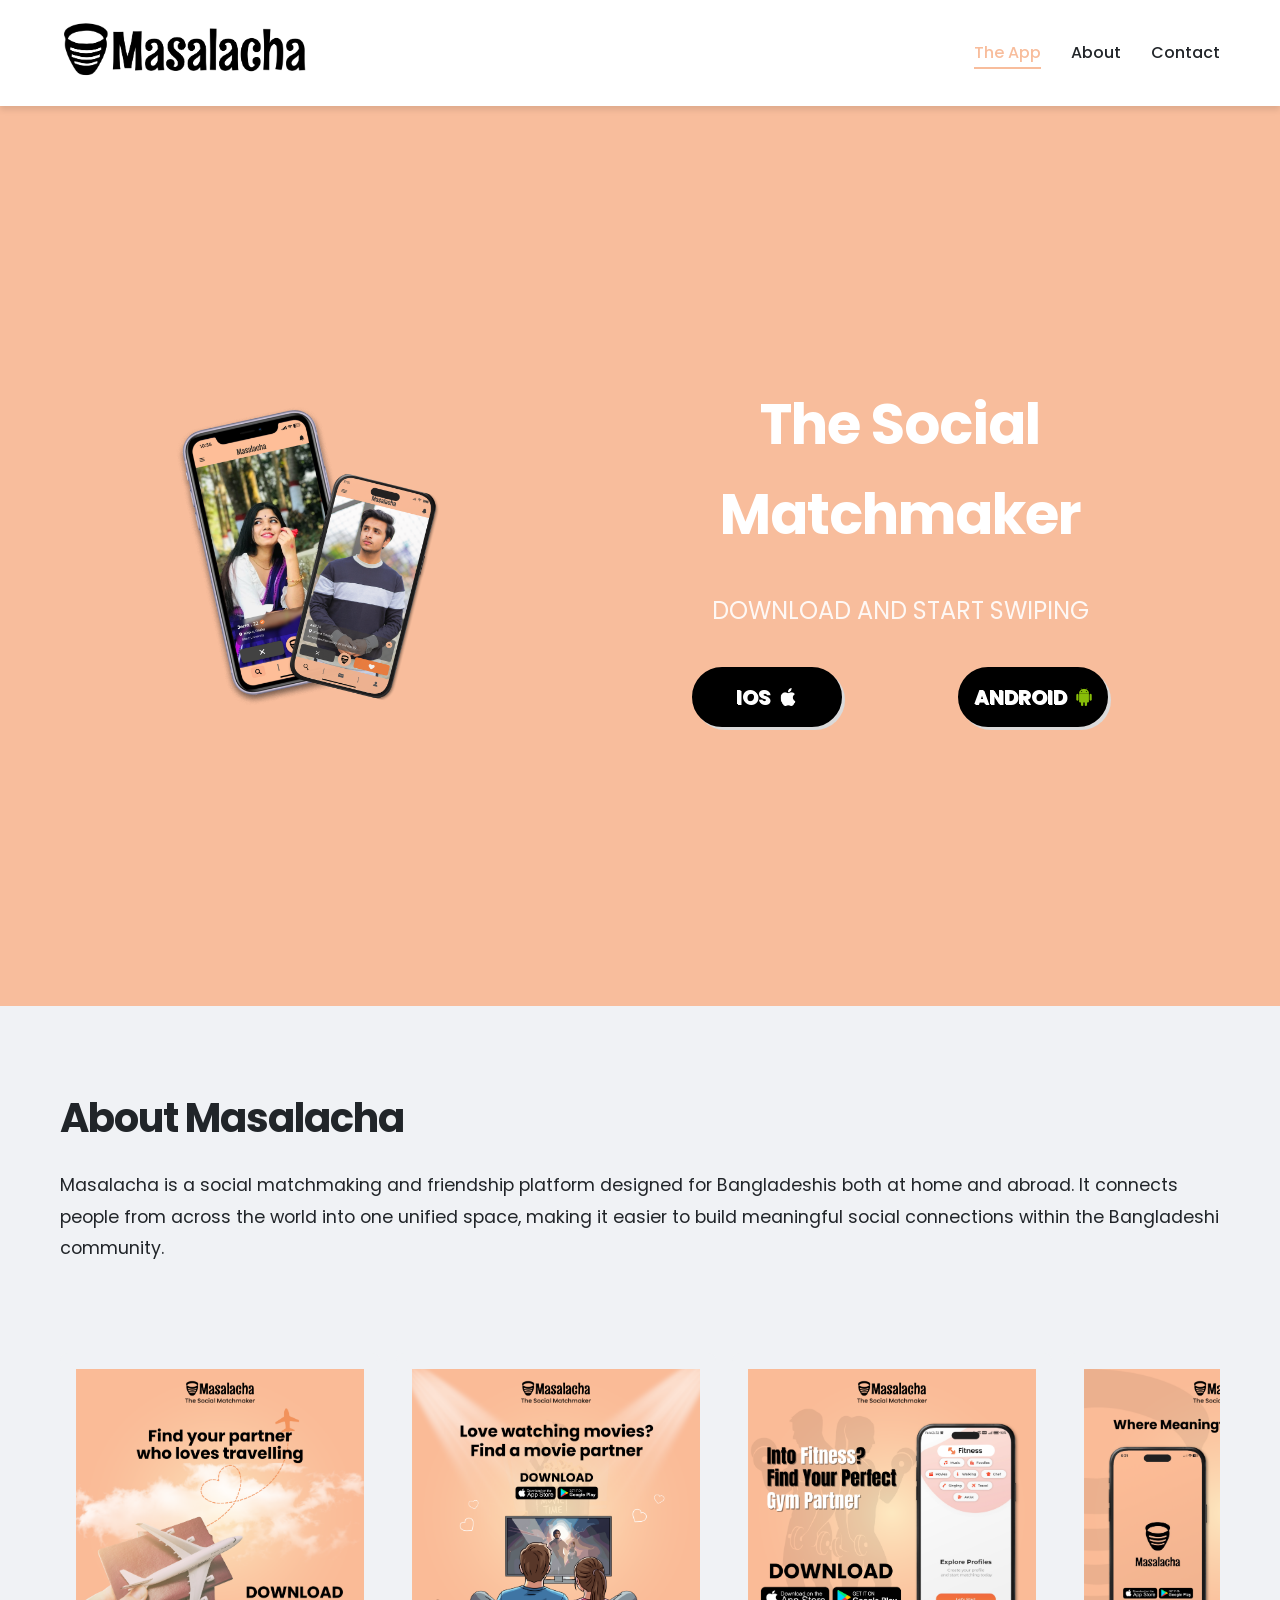
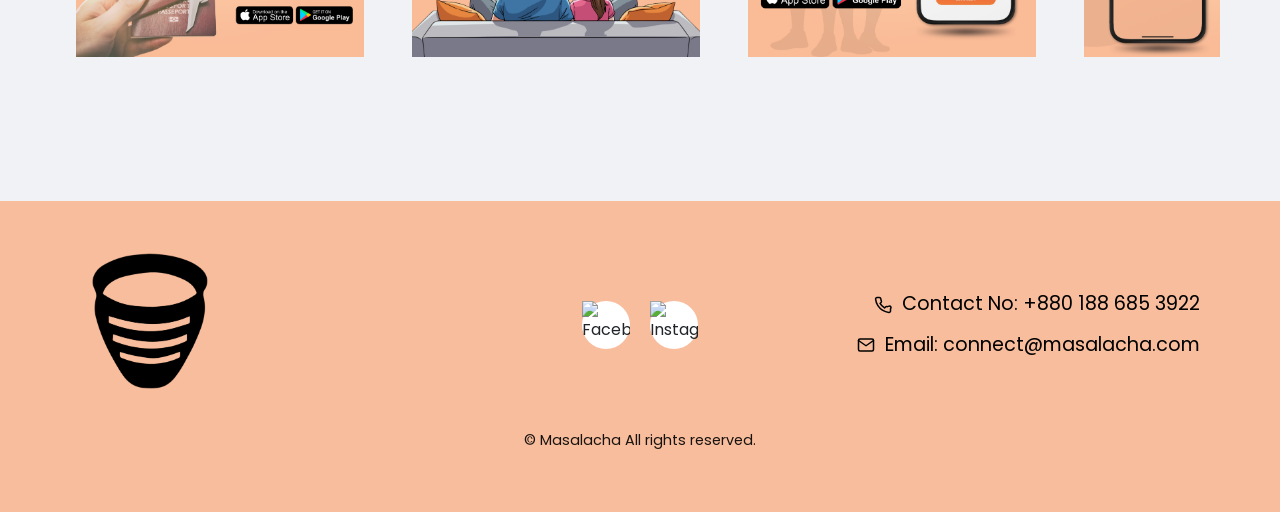
==== matchmakingappv1.0/masalacha-current-iteration.html @ b21c14ac "Initial commit: Masalacha matchmaking app with responsive design and interactive features" ====
<!DOCTYPE html>
<html lang="en">
<head>
    <meta charset="UTF-8">
    <meta name="viewport" content="width=device-width, initial-scale=1.0">
    <link rel="preconnect" href="https://fonts.googleapis.com">
    <link rel="preconnect" href="https://fonts.gstatic.com" crossorigin>
    <link href="https://fonts.googleapis.com/css2?family=Poppins:ital,wght@0,100;0,200;0,300;0,400;0,500;0,600;0,700;0,800;0,900;1,100;1,200;1,300;1,400;1,500;1,600;1,700;1,800;1,900&display=swap" rel="stylesheet">
    <link rel="icon" type="image/png" href="ICON-logo-transparent-background.png">
    <link rel="stylesheet" href="styles.css">
    
    <!-- SEO Meta Tags -->
    <title>Masalacha - The Social Matchmaker App for Bangladeshis</title>
    <meta name="description" content="Masalacha is a social matchmaking and friendship platform designed for Bangladeshis worldwide. Connect, make friends, and build meaningful relationships. Download now!">
    
    <!-- Open Graph Tags for Social Media Sharing -->
    <meta property="og:title" content="Masalacha - The Social Matchmaker">
    <meta property="og:description" content="Connect with Bangladeshis worldwide on Masalacha - your social matchmaking and friendship platform. Download now!">
    <meta property="og:image" content="https://masalacha.com/ICON-logo-transparent-background.png">
    <meta property="og:url" content="https://masalacha.com">
    <meta property="og:type" content="website">
    
    <!-- Twitter Card Tags -->
    <meta name="twitter:card" content="summary_large_image">
    <meta name="twitter:title" content="Masalacha - The Social Matchmaker">
    <meta name="twitter:description" content="Connect with Bangladeshis worldwide. Download Masalacha now!">
    <meta name="twitter:image" content="https://masalacha.com/ICON-logo-transparent-background.png">

</head>
<body>
    
    <header>
        <div class="container">
            <nav>
                <div class="logo">
                    <a href="#home">
                        <img src="Masalacha-logo-with-transparent-background.png" alt="Masalacha">
                    </a>
                </div>
                <!-- <div class="logo">Masalacha</div> -->
                <button class="hamburger" id="hamburger">☰</button>
                <ul class="nav-links" id="nav-links">
                    <li><a href="#home" class="active">The App</a></li>
                    <li><a href="#about">About</a></li>
                    <!-- <li><a href="#projects">Service</a></li> -->
                    <li><a href="#contact">Contact</a></li>
                    <!-- <li><a href="#learn-more">Learn more</a></li> -->
                    <!-- <button class="btn-primary" style="margin-left: 20px; margin-top: -5px;">Get Started</button> -->
                </ul>
            </nav>
        </div>
    </header>

    <section class="hero" id="home" >
        <div class="container" >
            <div class="hero-content">
                <!-- All elements as direct children for proper mobile ordering -->
                <div class="hero-title">
                    <h1>The Social Matchmaker</h1>
                </div>

                <div class="hero-image">
                    <img src="Content/Hero-2.png" alt="img">
                </div>

                <div class="hero-subtitle">
                    <p>DOWNLOAD AND START SWIPING</p>
                </div>

                <div class="hero-buttons-container">
                    <div class="hero-buttons">

                        <!-- <div class="app-download" >
                        <h2>Download For Android</h2>
                        <a href=""><img class="app" src="android-logo.png" id="android" alt=""></a>
                        </div>

                        <div class="app-download" >
                        <h2>Download For Apple</h2>
                        <a href=""><img class="app" src="apple-logo.png"  alt=""></a>
                        </div> -->

                        <!-- <button class="app-download" ><a href=""><h2>Download For Apple</h2><img class="app" src="apple-logo.png"  alt=""></a></button> -->

                        <a class="app-download"  href="https://apps.apple.com/us/app/masalacha/id6503703463"><h5>IOS</h5><img class="app" src="apple-logo.png" id="apple" alt="apple-logo"></a>

                        <a class="app-download"  href="https://play.google.com/store/apps/details?id=com.fouraxiz.masalacha"><h5>ANDROID</h5><img class="app" src="android-logo.png" id="android" alt="android-logo"></a>
                    </div>

                </div>
                    
                    

                    

                    

                    <!-- <p style="width: 100px;"><img src="android-logo.png" class="imglogo" alt=""></p> -->
                    
                    <!-- <a href="#App" class="btn">View App</a> -->
                    <!-- <a href="#learn-more" class="btn btn-outline">Learn More</a> -->
                </div>
            </div>
        </div>
    </section>

    <section id="about">
        <div class="container">
            <div class="about-content">
                <div class="about-text">
                    <h2>About Masalacha</h2>
                    <p>Masalacha is a social matchmaking and friendship platform designed for Bangladeshis
                        both at home and abroad. It connects people from across the world into one unified
                        space, making it easier to build meaningful social connections within the Bangladeshi
                        community.</p>
                    
                </div>
                <div class="carousel">
                    <img class="img-card" src="Content/111.png" alt="JavaScript Learning">
                    <img class="img-card" src="Content/222.png" alt="JavaScript Learning">
                    <img class="img-card" src="Content/333.png" alt="JavaScript Learning">
                    <img class="img-card" src="Content/444.png" alt="JavaScript Learning">
                    <img class="img-card" src="Content/555.png" alt="JavaScript Learning">
                    <img class="img-card" src="Content/666.png" alt="JavaScript Learning">
                    <img class="img-card" src="Content/777.png" alt="JavaScript Learning">
                    <img class="img-card" src="Content/888.png" alt="JavaScript Learning">
                </div>
                
            </div>
        </div>
    </section>

    <footer id="contact">
        <div class="container">
            <div class="footer-row-1">
                <div class="footer-logo">
                    <a href="#home">
                        <img src="ICON-logo-transparent-background.png" alt="Masalacha">
                    </a>
                </div>
                
                <div class="footer-social">
                    <a href="https://www.facebook.com/profile.php?id=61576568263105" aria-label="Facebook" target="_blank" rel="noopener noreferrer">
                        <img src="https://upload.wikimedia.org/wikipedia/commons/5/51/Facebook_f_logo_%282019%29.svg" alt="Facebook">
                    </a>
                    <a href="https://www.instagram.com/masalacha.app?igsh=YWd6M2h0YWVsZ2pt" aria-label="Instagram" target="_blank" rel="noopener noreferrer">
                        <img src="https://upload.wikimedia.org/wikipedia/commons/e/e7/Instagram_logo_2016.svg" alt="Instagram">
                    </a>
                </div>
                
                <div class="footer-contact">
                    <p class="contact-item">
                        <svg xmlns="http://www.w3.org/2000/svg" width="18" height="18" viewBox="0 0 24 24" fill="none" stroke="currentColor" stroke-width="2" stroke-linecap="round" stroke-linejoin="round">
                            <path d="M22 16.92v3a2 2 0 0 1-2.18 2 19.79 19.79 0 0 1-8.63-3.07 19.5 19.5 0 0 1-6-6 19.79 19.79 0 0 1-3.07-8.67A2 2 0 0 1 4.11 2h3a2 2 0 0 1 2 1.72 12.84 12.84 0 0 0 .7 2.81 2 2 0 0 1-.45 2.11L8.09 9.91a16 16 0 0 0 6 6l1.27-1.27a2 2 0 0 1 2.11-.45 12.84 12.84 0 0 0 2.81-.7A2 2 0 0 1 22 16.92z"></path>
                        </svg>
                        Contact No: +880 188 685 3922
                    </p>
                    <p class="contact-item">
                        <svg xmlns="http://www.w3.org/2000/svg" width="18" height="18" viewBox="0 0 24 24" fill="none" stroke="currentColor" stroke-width="2" stroke-linecap="round" stroke-linejoin="round">
                            <path d="M4 4h16c1.1 0 2 .9 2 2v12c0 1.1-.9 2-2 2H4c-1.1 0-2-.9-2-2V6c0-1.1.9-2 2-2z"></path>
                            <polyline points="22,6 12,13 2,6"></polyline>
                        </svg>
                        Email: connect@masalacha.com
                    </p>
                </div>
            </div>
            
            <div class="footer-row-2">
                <p class="footer-copyright">&copy; Masalacha All rights reserved.</p>
            </div>
        </div>
    </footer>
    
    <script src="script.js">

    </script>
    
</body>
</html>
---- matchmakingappv1.0/styles.css ----
*{
    margin: 0;
    padding: 0;
    box-sizing: border-box;
    font-family: 'poppins', 'Segoe UI', Tahoma, Geneva, Verdana, sans-serif;
}

:root {
    --primary-color: #F8BD9C;
    --dark-color: #212529;
    --shadow: 0 4px 6px rgba(0, 0, 0, 0.1);

    --secondary-color: #3f37c9;
    --accent-color: #4895ef;
    --light-color: #f8f9fa;
    --success-color: #4cc9f0;
    
    --transition: all 0.3s ease;
}

/* ------- SELECTORS------- */

h1, h2, h3{
    font-weight: 700;
    letter-spacing: -1px;
}

h5{
    font-size: 20px;
}

p{
    font-weight: 400;
}

a{
    font-weight: 400;
    text-decoration: none;
}

a:visited{
    color: white;
}

ul{
    list-style: none;
}

body {
    line-height: 1.6;
    color: var(--dark-color);
    background-color: #f0f2f5;
}

section{
            max-width: 100%;
            border: none;
            padding: 80px 0px;
}

header {
            background-color: white;
            box-shadow: var(--shadow);
            position: sticky;
            width: 100%;
            top: 0;
            z-index: 1000;
}

img {
            max-width: 100vw;
            width: 100%;
        }

.container {
            width: 100%;
            max-width: none;
            margin: 0;
            padding: 0 20px;
}

/* ------- Header & Navigation ------- */

        nav {
            display: flex;
            justify-content: space-between;
            align-items: center;
            padding: 20px 0;
        }

        .nav-links , .sidebar{
            display: flex;
            list-style: none;
        }
        
        .nav-links li , .sidebar li{
            margin-left: 30px;
        }
        
        .nav-links a {
            text-decoration: none;
            color: var(--dark-color);
            font-weight: 500;
            transition: var(--transition);
            position: relative;
            padding: 5px 0;
        }
        
        .nav-links a:hover, .nav-links a.active{
            color: var(--primary-color);
        }
        
        .nav-links a::after {
            content: '';
            position: absolute;
            bottom: 0;
            left: 0;
            width: 0;
            height: 2px;
            background-color: var(--primary-color);
            transition: var(--transition);
        }
        
        .nav-links a:hover::after,
        .nav-links a.active::after {
            width: 100%;
        }
        
        .hamburger {
            display: none;
            background: none;
            border: none;
            font-size: 1.5rem;
            cursor: pointer;
            color: var(--dark-color);
        }

        .hamburger:active{
            
        }

        .sidebar{
            /* display: none; */
        }

        .logo {
                    /* font-size: 1.8rem; */
                    /* font-weight: 700; */
                    color: var(--primary-color);
                    display: flex;
        }

        .logo img{
            width: 250px;
        }

        .logo p{
            color: black;
        }

        .container .logo{
            align-items: center;
            justify-content: space-between;
        }

/* ------- Hero Section ------- */

        .hero {
            position: relative;
            min-height: auto;
            width: 100%;
            padding: 2rem 1rem;
            display: flex;
            align-items: center;
            justify-content: center;
            background: #F8BD9C;
            color: white;
            text-align: center;
        }
        
        .hero-content {
            display: flex;
            max-width: 100%;
            margin: 0 auto;
            align-items: center;
            gap: 0.8rem;
            flex-direction: column;
            /* Mobile-first: single column layout */
        }

        .hero-content > div {
            text-align: center;
        }

        .hero-buttons{
            width: 40em;
            margin-top: 0px;
            display: flex;
            justify-content: space-evenly;
            text-shadow: 1px 1px;
            
        }

        /* .hero-buttons > a{
            background-color: #212529;
            color: white;
        } */
        
        .hero h1 {
            font-size: 3.5rem;
            margin-bottom: 0px;
            animation: fadeInDown 1s ease;
        }
        
        .hero p {
            font-size: 1.5rem;
            margin-bottom: 0px;
            opacity: 0.9;
            animation: fadeInUp 1s ease 0.2s forwards;
        }

        div img{
            max-width: 400px;
            max-height: 300px;
            object-fit: contain;
            padding: 0;
            margin: 0;
        }
        
        a img{
            transition: .2s;
        }
        
        
        /*
        a img:hover{
            transform: scale(1.5);
             filter: invert(100%) sepia(51%) saturate(2878%); 
            opacity: 50%;
        } 
        */

        .app-download{
            width: 150px;
            height: 60px;
            background-color: #000000;
            border: 2px solid rgb(0, 0, 0);
            color: white;
            margin: 5px;
            transition: .2s;
            animation: fadeIn 1s ease 0.4s forwards;
            position: relative;
            z-index: 2;
            box-shadow: 3px 3px rgb(219, 218, 218);
            border-radius: 30px;
            display: inline-flex;
            align-items: center;
            justify-content: center;
            gap: 8px;
            text-decoration: none;
        }

        .app-download:hover{
            /* opacity: 0; */
            background-color: #F8BD9C;
            border-color: #F8BD9C;
            /* transform: scale(1.5);
            transform: translateY(-3px); */
            /* transform: scale(1.08) translateY(-3px); */
            box-shadow: 0 10px 20px rgba(0, 0, 0, 0.2);
            
        }

        .app-download img {
            transition: transform 0.5s ease, filter .3s ease-out;
        }

        .app-download:hover img {
            transform: scale(8);
        }

        .app-download:hover #apple {
            filter: invert(1) brightness(0);
        }

        body:has(.app-download:hover)::after{    
            content: "";
            position: fixed;
            inset: 0;
            backdrop-filter: blur(5px);
            background: rgba(0, 0, 0, 0.2);
            /* opacity: .5;
            transition: opacity 1s ease;   */
            
            /* optional dim  */
            z-index: 1;
            
        }


        /* body:has(.app-download:hover) {
            filter: blur(5px);
        }
        .app-download:hover {
            filter: none;
            
        } */
        
        .app{
            width: 18px !important;
            height: 18px !important;
            max-width: 18px;
            max-height: 18px;
            object-fit: contain;
            display: block;
        }

        #android{
            filter: invert(75%) sepia(81%) saturate(923%) hue-rotate(25deg) brightness(83%) contrast(93%);
        }
        
        #apple{
           filter: invert(1) brightness(1);
           
        }
    
/* ------- ABOUT SECTION ------- */

.about-content {
    display: flex;
    flex-direction: column;
    align-items: center;
    gap: 40px;
}

.about-text {
    flex: 1;
}

.about-text h2 {
    font-size: 2.5rem;
    margin-bottom: 20px;
    color: var(--dark-color);
}

.about-text p {
    font-size: 1.1rem;
    line-height: 1.8;
    color: var(--dark-color);
}

/* ------- SOCIAL LINKS ------- */

.social-links {
    display: flex;
    justify-content: center;
    gap: 20px;
    margin: 20px 0;
}

.social-links a {
    width: 48px;
    height: 48px;
    border-radius: 50%;
    background-color: white;
    color: var(--dark-color);
    display: flex;
    align-items: center;
    justify-content: center;
    font-weight: bold;
    transition: var(--transition);
    text-decoration: none;
}

.social-links a:hover {
    background-color: var(--dark-color);
    color: white;
    transform: translateY(-3px);
}

.social-links a img {
    width: 48px;
    height: 48px;
}

/* ------- CAROUSEL ------- */

        .carousel{
            width: 100%;
            overflow-x: auto;
            margin: 3em auto;
            display: flex;
            gap: 1em;
            scroll-behavior: smooth;
            anchor-name: --carousel;
            scroll-snap-type: x mandatory;
            scroll-marker-group: after;
            scroll-padding: 0 calc(50% - 10em);
        }

.carousel::scroll-marker-group{
    display: flex;
    justify-content: center;
    gap: .5em;
}

.img-card::scroll-marker{
    content: '';
    height: 1em;
    width: 1em;
    background-color: #F8BD9C;
    border-radius: 50%;
}

.img-card::scroll-marker:target-current{
    background-color: #a07e68;
    transform: scale(1.3);
    
}

.carousel::-webkit-scrollbar{
    display: none;
}

.carousel::scroll-button(right),.carousel::scroll-button(left){
    content: '→';
    border: none;
    background-color: #000000;
    font-family: Consolas;
    font-size: 2.5rem;
    color: var(--light-color);
    height: 60px;
    width: 60px;
    border-radius: 50%;
    padding-bottom: .1em;
    cursor: pointer;
    position: fixed;
    position-anchor: --carousel;
    position-area: right center;
    margin-right: -1.2rem;
}

.carousel::scroll-button(left){
    content: '←';
    position-area: left center;
    margin-left: -1.2rem;
}

.carousel::scroll-button(right):disabled,.carousel::scroll-button(left):disabled{
    opacity: 0.5;
    cursor: auto;
}

.img-card{
    flex: 1 1 20em;
    min-width: 20em;
    max-width: 30em;
    min-height: 20em;
    max-height: 30em;
    /* aspect-ratio: 5/5; */
    background-color: #f0f2f5;
    padding: 1em;
    border-radius: .5em;
    text-align: center;
    align-content: center;
    scroll-snap-align: center;
}

/* ------- FOOTER ------- */ 

footer {
  background: var(--primary-color);
  color: black;
  padding: 30px 20px 30px;
}

.footer-row-1 {
  display: flex;
  flex-direction: column;
  align-items: center;
  gap: 20px;
  margin-bottom: 30px;
}

.footer-logo {
  text-align: center;
}

.footer-logo img {
  width: 100px;
  height: auto;
}

.footer-social {
  display: flex;
  justify-content: center;
  gap: 20px;
}

.footer-social a {
  width: 48px;
  height: 48px;
  border-radius: 50%;
  background-color: white;
  color: var(--dark-color);
  display: flex;
  align-items: center;
  justify-content: center;
  text-decoration: none;
  transition: var(--transition);
}

.footer-social a:hover {
  background-color: var(--dark-color);
  transform: translateY(-3px);
}

.footer-social a img {
  width: 48px;
  height: 48px;
}

.footer-contact {
  text-align: center;
}

.contact-item {
  display: flex;
  align-items: center;
  justify-content: center;
  gap: 10px;
  margin: 10px 0;
  font-size: 0.95rem;
}

.contact-item svg {
  flex-shrink: 0;
}

.footer-row-2 {
  text-align: center;
}

.footer-copyright {
  font-size: 0.9rem;
  opacity: 0.9;
  margin: 0;
}

/* Desktop & Tablet (≥ 768px) - Grid Layout */
@media (min-width: 768px) {
    .hero {
        min-height: 100vh;
        padding: 0;
    }
    
    .hero-content {
        display: grid;
        grid-template-columns: 1fr 1fr;
        align-items: center;
        gap: 2rem;
    }

    .hero-image {
        grid-column: 1;
        grid-row: 1 / span 3;
        display: flex;
        justify-content: center;
        align-items: center;
    }

    .hero-title {
        grid-column: 2;
        grid-row: 1;
    }

    .hero-subtitle {
        grid-column: 2;
        grid-row: 2;
    }

    .hero-buttons-container {
        grid-column: 2;
        grid-row: 3;
    }

    .hero-content > div {
        text-align: center;
    }
}

/* ------- RESPONSIVE MEDIA QUERIES ------- */

/* Extra Small Devices (phones, less than 576px) */
@media (max-width: 575.98px) {
    /* Header & Navigation */
    .logo img {
        width: 150px;
    }
    
    .hamburger {
        display: block;
        font-size: 1.8rem;
    }
    
    .nav-links {
        position: fixed;
        top: 70px;
        right: -100%;
        flex-direction: column;
        background-color: white;
        width: 85%;
        height: calc(100vh - 70px);
        padding: 30px;
        box-shadow: -5px 0 15px rgba(0, 0, 0, 0.1);
        transition: var(--transition);
        z-index: 999;
    }
    
    .nav-links.active {
        right: 0;
    }
    
    .nav-links li {
        margin: 20px 0;
    }
    
    .nav-links a {
        font-size: 1.2rem;
    }
    
    /* Hero Section */
    .hero {
        height: auto;
        min-height: 70vh;
        padding: 2rem 1rem;
    }
    
    .hero-content {
        padding: 0 10px;
        gap: 1rem;
    }
    
    .hero h1 {
        font-size: 2rem;
        margin-bottom: 10px;
    }
    
    .hero p {
        font-size: 1rem;
        margin-bottom: 0;
    }
    
    .hero-buttons {
        width: 100%;
        flex-direction: column;
        align-items: center;
        margin-top: 5px;
    }
    
    .app-download {
        width: 100%;
        max-width: 250px;
        height: 55px;
        margin: 10px 0;
        display: flex;
        align-items: center;
        justify-content: center;
        gap: 10px;
    }
    
    .app-download h5 {
        font-size: 14px;
        margin: 0;
        line-height: 1;
    }
    
    .app {
        width: 18px !important;
        height: 18px !important;
        max-width: 18px;
        max-height: 18px;
        object-fit: contain;
        display: block;
    }
    
    /* Disable hover effects on mobile */
    .app-download:hover {
        background-color: #000000;
        border-color: rgb(0, 0, 0);
        box-shadow: 3px 3px rgb(219, 218, 218);
    }
    
    .app-download:hover img {
        transform: none;
    }
    
    .app-download:hover #apple {
        filter: invert(1) brightness(1);
    }
    
    body:has(.app-download:hover)::after {
        display: none;
    }
    
    .hero-content > div img {
        max-width: 280px;
        margin-bottom: 2px;
    }
    
    /* About Section */
    .about-content {
        flex-direction: column;
        text-align: center;
    }
    
    .about-text {
        padding: 0 20px;
        margin-bottom: 30px;
    }
    
    .about-text h2 {
        font-size: 1.8rem;
    }
    
    .about-text p {
        font-size: 0.95rem;
    }
    
    .carousel {
        margin: 2em 0;
        gap: 0.8em;
        scroll-padding: 0 2.5%;
    }
    
    .img-card {
        flex: 0 0 95%;
        min-width: 95%;
        max-width: 95%;
        min-height: 280px;
        max-height: 280px;
    }
    
    /* Footer */
    footer {
        padding: 20px 20px 20px;
    }
    
    .footer-logo img {
        width: 80px;
    }
    
    .contact-item {
        font-size: 1rem;
    }
    
    .footer-social a {
        width: 40px;
        height: 40px;
    }
    
    .footer-social a img {
        width: 40px;
        height: 40px;
    }
    
    .carousel::scroll-button(right), .carousel::scroll-button(left) {
        height: 40px;
        width: 40px;
        font-size: 1.5rem;
    }
    
    /* Section */
    section {
        padding: 50px 0;
    }
}

/* Small Devices (landscape phones, 576px and up) */
@media (min-width: 576px) and (max-width: 767.98px) {
    /* Header & Navigation */
    .logo img {
        width: 180px;
    }
    
    .hamburger {
        display: block;
    }
    
    .nav-links {
        position: fixed;
        top: 70px;
        right: -100%;
        flex-direction: column;
        background-color: white;
        width: 80%;
        height: calc(100vh - 70px);
        padding: 30px;
        box-shadow: -5px 0 15px rgba(0, 0, 0, 0.1);
        transition: var(--transition);
        z-index: 999;
    }
    
    .nav-links.active {
        right: 0;
    }
    
    .nav-links li {
        margin: 20px 0;
    }
    
    /* Hero Section */
    .hero {
        height: auto;
        min-height: 70vh;
        padding: 1.8rem 0.8rem;
    }
    
    .hero-content {
        text-align: center;
        gap: 1rem;
    }
    
    .hero h1 {
        font-size: 2.5rem;
        margin-bottom: 15px;
    }
    
    .hero p {
        font-size: 1.2rem;
        margin-bottom: 2px;
    }
    
    .hero-buttons {
        width: 100%;
        justify-content: center;
        margin-top: 5px;
    }
    
    .app-download {
        width: 140px;
        height: 55px;
        display: flex;
        align-items: center;
        justify-content: center;
        gap: 10px;
    }
    
    .app-download h5 {
        font-size: 14px;
        margin: 0;
        line-height: 1;
    }
    
    .app {
        width: 18px !important;
        height: 18px !important;
        max-width: 18px;
        max-height: 18px;
        object-fit: contain;
        display: block;
    }
    
    /* Disable hover effects on small devices */
    .app-download:hover {
        background-color: #000000;
        border-color: rgb(0, 0, 0);
        box-shadow: 3px 3px rgb(219, 218, 218);
    }
    
    .app-download:hover img {
        transform: none;
    }
    
    .app-download:hover #apple {
        filter: invert(1) brightness(1);
    }
    
    body:has(.app-download:hover)::after {
        display: none;
    }
    
    .hero-content > div img {
        max-width: 350px;
        margin-bottom: 2px;
    }
    
    /* About Section */
    .about-content {
        flex-direction: column;
        text-align: center;
    }
    
    .about-text {
        margin-bottom: 30px;
    }
    
    .carousel {
        scroll-padding: 0 27.5%;
    }
    
    .img-card {
        flex: 0 0 45%;
        min-width: 45%;
    }
    
    /* Footer */
    .footer-logo img {
        width: 90px;
    }
    
    .contact-item {
        font-size: 1rem;
    }
    
    .carousel::scroll-button(right), .carousel::scroll-button(left) {
        height: 45px;
        width: 45px;
        font-size: 2rem;
    }
}

/* Medium Devices (tablets, 768px and up) */
@media (min-width: 768px) and (max-width: 991.98px) {
    /* Container - Full width for tablets to eliminate white space */
    .container {
        max-width: 100%;
        margin: 0;
    }
    
    /* Header & Navigation */
    .logo img {
        width: 200px;
    }
    
    .nav-links li {
        margin-left: 20px;
    }
    
    .nav-links a {
        font-size: 0.95rem;
    }
    
    /* Hero Section */
    .hero {
        height: auto;
        min-height: 100vh;
        padding: 0 0 0px;
    }
    
    .hero h1 {
        font-size: 2.8rem;
    }
    
    .hero p {
        font-size: 1.3rem;
    }
    
    .hero-buttons {
        width: 35em;
    }
    
    .app-download {
        width: 140px;
        height: 55px;
        display: flex;
        align-items: center;
        justify-content: center;
        gap: 10px;
    }
    
    .app-download h5 {
        font-size: 16px;
        margin: 0;
        line-height: 1;
    }
    
    .app {
        width: 18px !important;
        height: 18px !important;
        max-width: 18px;
        max-height: 18px;
        object-fit: contain;
        display: block;
    }
    
    /* Disable hover effects on tablets */
    .app-download:hover {
        background-color: #000000;
        border-color: rgb(0, 0, 0);
        box-shadow: 3px 3px rgb(219, 218, 218);
    }
    
    .app-download:hover img {
        transform: none;
    }
    
    .app-download:hover #apple {
        filter: invert(1) brightness(1);
    }
    
    body:has(.app-download:hover)::after {
        display: none;
    }
    
    .hero-content > div img {
        max-width: 380px;
    }
    
    /* About Section */
    .about-content {
        gap: 30px;
    }
    
    .img-card {
        flex: 0 0 45%;
        min-width: 45%;
    }
    
    /* Section */
    section {
        padding: 70px 0;
    }
    
    .carousel::scroll-button(right), .carousel::scroll-button(left) {
        height: 50px;
        width: 50px;
        font-size: 2.2rem;
    }
    
    /* Footer - Horizontal layout for tablet */
    footer .container {
        display: flex;
        flex-direction: column;
        padding: 20px 20px 30px;
    }
    
    .footer-row-1 {
        display: flex;
        flex-direction: row;
        justify-content: space-between;
        align-items: center;
        width: 100%;
        max-width: 1200px;
        margin: 0 auto 30px;
        padding: 0 20px;
    }
    
    .footer-logo {
        text-align: left;
        flex: 1;
    }
    
    .footer-logo img {
        width: 100px;
    }
    
    .footer-social {
        display: flex;
        justify-content: center;
        gap: 20px;
        flex: 1;
    }
    
    .footer-contact {
        text-align: right;
        flex: 1;
    }
    
    .contact-item {
        font-size: 0.95rem; /* Reduced from 1.1rem to prevent wrapping */
        justify-content: flex-end;
        white-space: nowrap; /* Prevents text wrapping - ensures phone/email stay on one line */
    }
    
    .footer-row-2 {
        max-width: 1200px;
        margin: 0 auto;
        padding: 0 20px;
    }
}

/* Large Devices (desktops, 992px and up) */
@media (min-width: 992px) and (max-width: 1199.98px) {
    /* Container - Centered box for desktop */
    .container {
        max-width: 1200px;
        margin: 0 auto;
    }
    
    /* Hero Section */
    .hero h1 {
        font-size: 3.2rem;
    }
    
    .hero-content > div img {
        max-width: 420px;
    }
    
    .hero-buttons {
        width: 38em;
    }
    
    /* About Section */
    .img-card {
        flex: 1 1 22em;
        max-width: 28em;
    }
    
    /* Footer - Horizontal layout for desktop */
    footer .container {
        display: flex;
        flex-direction: column;
        padding: 20px 20px 30px;
    }
    
    .footer-row-1 {
        display: flex;
        flex-direction: row;
        justify-content: space-between;
        align-items: center;
        width: 100%;
        max-width: 1200px;
        margin: 0 auto 30px;
        padding: 0 20px;
    }
    
    .footer-logo {
        text-align: left;
        flex: 1;
    }
    
    .footer-logo img {
        width: 140px;
    }
    
    .footer-social {
        display: flex;
        justify-content: center;
        gap: 20px;
        flex: 1;
    }
    
    .footer-contact {
        text-align: right;
        flex: 1;
    }
    
    .contact-item {
        font-size: 1.2rem;
        justify-content: flex-end;
        white-space: nowrap; /* Prevents text wrapping on iPad Pro and similar devices */
    }
    
    .footer-row-2 {
        max-width: 1200px;
        margin: 0 auto;
        padding: 0 20px;
    }
}

/* Extra Large Devices (large desktops, 1200px and up) */
@media (min-width: 1200px) {
    .container {
        max-width: 1200px;
        margin: 0 auto;
    }
    
    .hero-content {
        max-width: 100%;
    }
    
    /* Footer - Horizontal layout */
    footer .container {
        display: flex;
        flex-direction: column;
        padding: 20px 20px 30px;
    }
    
    .footer-row-1 {
        display: flex;
        flex-direction: row;
        justify-content: space-between;
        align-items: center;
        width: 100%;
        max-width: 1200px;
        margin: 0 auto 30px;
        padding: 0 20px;
    }
    
    .footer-logo {
        text-align: left;
        flex: 1;
    }
    
    .footer-logo img {
        width: 140px;
    }
    
    .footer-social {
        display: flex;
        justify-content: center;
        gap: 20px;
        flex: 1;
    }
    
    .footer-contact {
        text-align: right;
        flex: 1;
    }
    
    .contact-item {
        font-size: 1.2rem;
        justify-content: flex-end;
    }
    
    .footer-row-2 {
        max-width: 1200px;
        margin: 0 auto;
        padding: 0 20px;
    }
}

        /* @media(max-width: 768px){
            .hero-content{
                display: grid;
            }
            section{
                max-width: 661px;
                width: 100%;
                min-width: 250px;
            } 
        } */

/* ------- CHANGED ------- */

        /* .btn {
            display: inline-block;
            background-color: white;
            color: var(--primary-color);
            padding: 12px 30px;
            border-radius: 50px;
            text-decoration: none;
            font-weight: 600;
            transition: var(--transition);
            border: 2px solid white;
            margin: 10px;
            cursor: pointer;
            animation: fadeIn 1s ease 0.4s forwards;
            opacity: 0;
        } */
        
        /* .btn:hover {
            transform: translateY(-3px);
            box-shadow: 0 10px 20px rgba(0, 0, 0, 0.2);
        } */
        
        /* .btn-outline {
            background-color: transparent;
            color: white;
            border-color: white;
        }
        
        .btn-outline:hover {
            background-color: white;
            color: var(--primary-color);
        } */

        /* JavaScript Concepts Section */

/* 
        .js-concepts {
            background-color: white;
            border-radius: 15px;
            padding: 30px;
            margin-top: 30px;
            box-shadow: var(--shadow);
        }
        
        .concept {
            margin-bottom: 25px;
            padding-bottom: 25px;
            border-bottom: 1px solid #eee;
        }
        
        .concept:last-child {
            border-bottom: none;
            margin-bottom: 0;
            padding-bottom: 0;
        }
        
        .concept h3 {
            color: var(--primary-color);
            margin-bottom: 10px;
            display: flex;
            align-items: center;
        }
        
        .concept h3::before {
            content: "💡";
            margin-right: 10px;
            font-size: 1.2em;
        }
        
        .code-block {
            background-color: #2d2d2d;
            color: #f8f8f2;
            padding: 15px;
            border-radius: 8px;
            font-family: 'Courier New', monospace;
            margin: 15px 0;
            overflow-x: auto;
            line-height: 1.5;
        } */
        
        
        
        /* Animations */
/* 
        @keyframes fadeInDown {
            from {
                opacity: 0;
                transform: translateY(-30px);
            }
            to {
                opacity: 1;
                transform: translateY(0);
            }
        }
        
        @keyframes fadeInUp {
            from {
                opacity: 0;
                transform: translateY(30px);
            }
            to {
                opacity: 1;
                transform: translateY(0);
            }
        }
        
        @keyframes fadeIn {
            from { opacity: 0; }
            to { opacity: 1; }
        } */
        
        /* Responsive Design */

        /* @media (max-width: 992px) {
            .hero h1 {
                font-size: 3rem;
            }
            
            .about-content {
                flex-direction: column;
            }
        } */
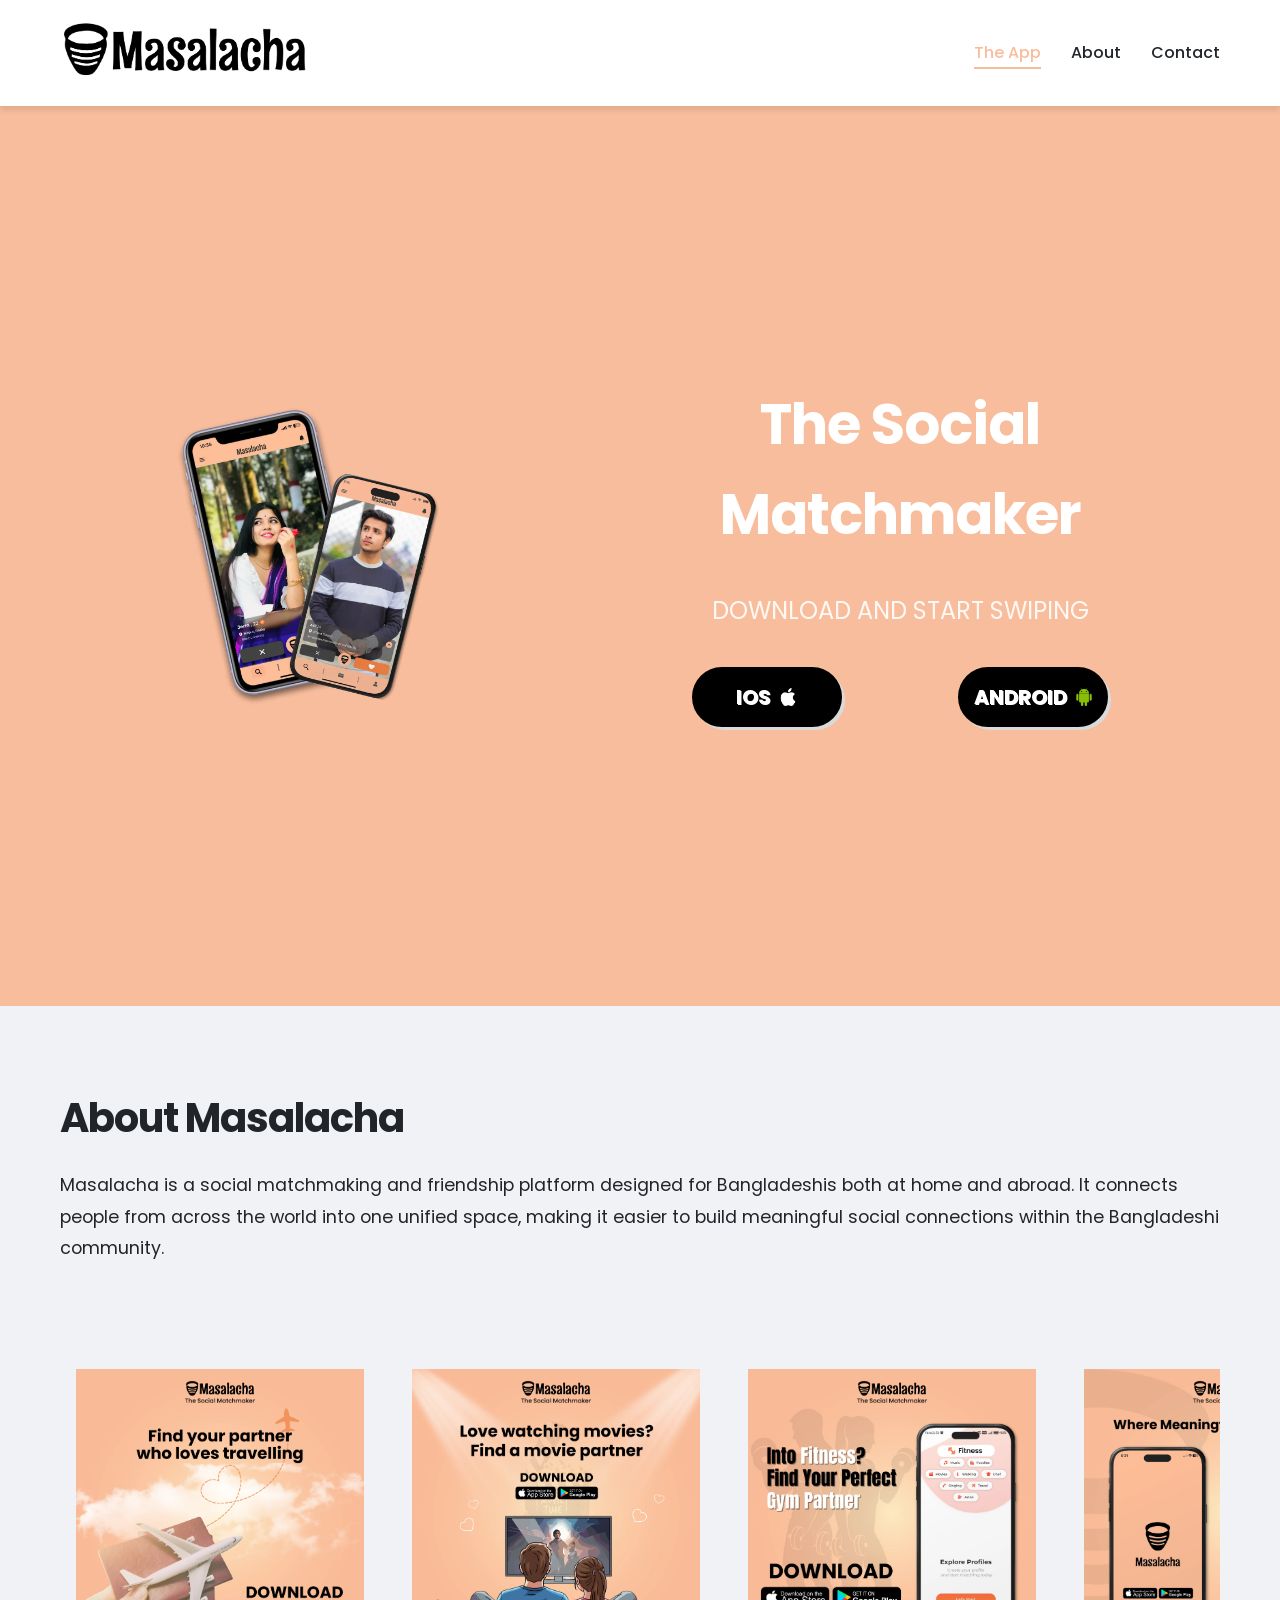
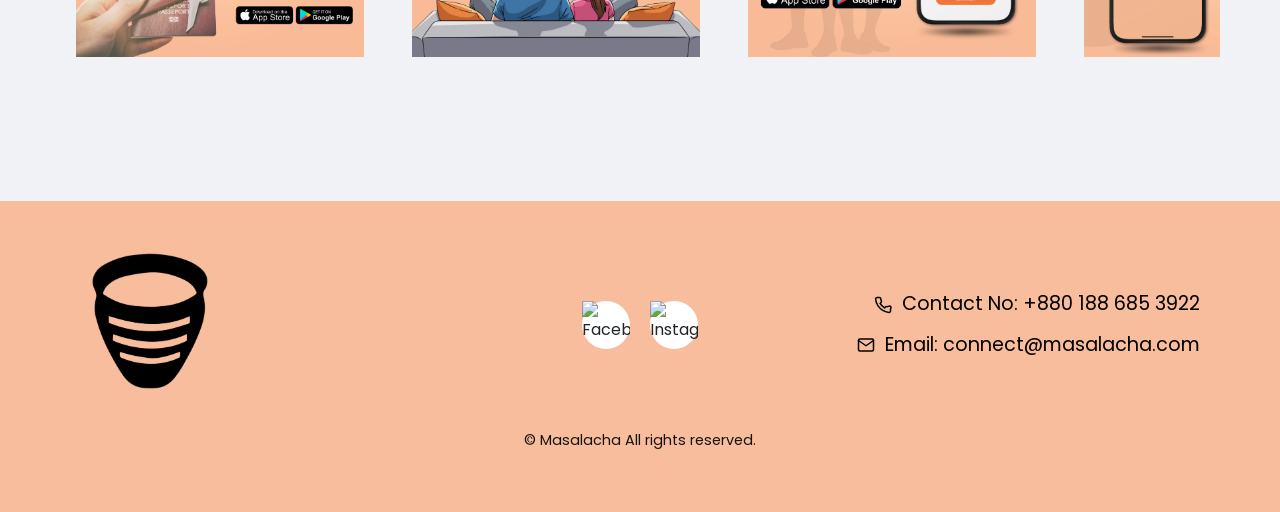
==== commit 9b99ed22: "replaced images of content to webp" ====
--- a/matchmakingappv1.0/masalacha-current-iteration.html
+++ b/matchmakingappv1.0/masalacha-current-iteration.html
@@ -60,7 +60,7 @@
                 </div>
 
                 <div class="hero-image">
-                    <img src="Content/Hero-2.png" alt="img">
+                    <img src="Content/Hero-2.webp" alt="img">
                 </div>
 
                 <div class="hero-subtitle">
@@ -116,14 +116,14 @@
                     
                 </div>
                 <div class="carousel">
-                    <img class="img-card" src="Content/111.png" alt="JavaScript Learning">
-                    <img class="img-card" src="Content/222.png" alt="JavaScript Learning">
-                    <img class="img-card" src="Content/333.png" alt="JavaScript Learning">
-                    <img class="img-card" src="Content/444.png" alt="JavaScript Learning">
-                    <img class="img-card" src="Content/555.png" alt="JavaScript Learning">
-                    <img class="img-card" src="Content/666.png" alt="JavaScript Learning">
-                    <img class="img-card" src="Content/777.png" alt="JavaScript Learning">
-                    <img class="img-card" src="Content/888.png" alt="JavaScript Learning">
+                    <img class="img-card" src="Content/111.webp" alt="JavaScript Learning">
+                    <img class="img-card" src="Content/222.webp" alt="JavaScript Learning">
+                    <img class="img-card" src="Content/333.webp" alt="JavaScript Learning">
+                    <img class="img-card" src="Content/444.webp" alt="JavaScript Learning">
+                    <img class="img-card" src="Content/555.webp" alt="JavaScript Learning">
+                    <img class="img-card" src="Content/666.webp" alt="JavaScript Learning">
+                    <img class="img-card" src="Content/777.webp" alt="JavaScript Learning">
+                    <img class="img-card" src="Content/888.webp" alt="JavaScript Learning">
                 </div>
                 
             </div>
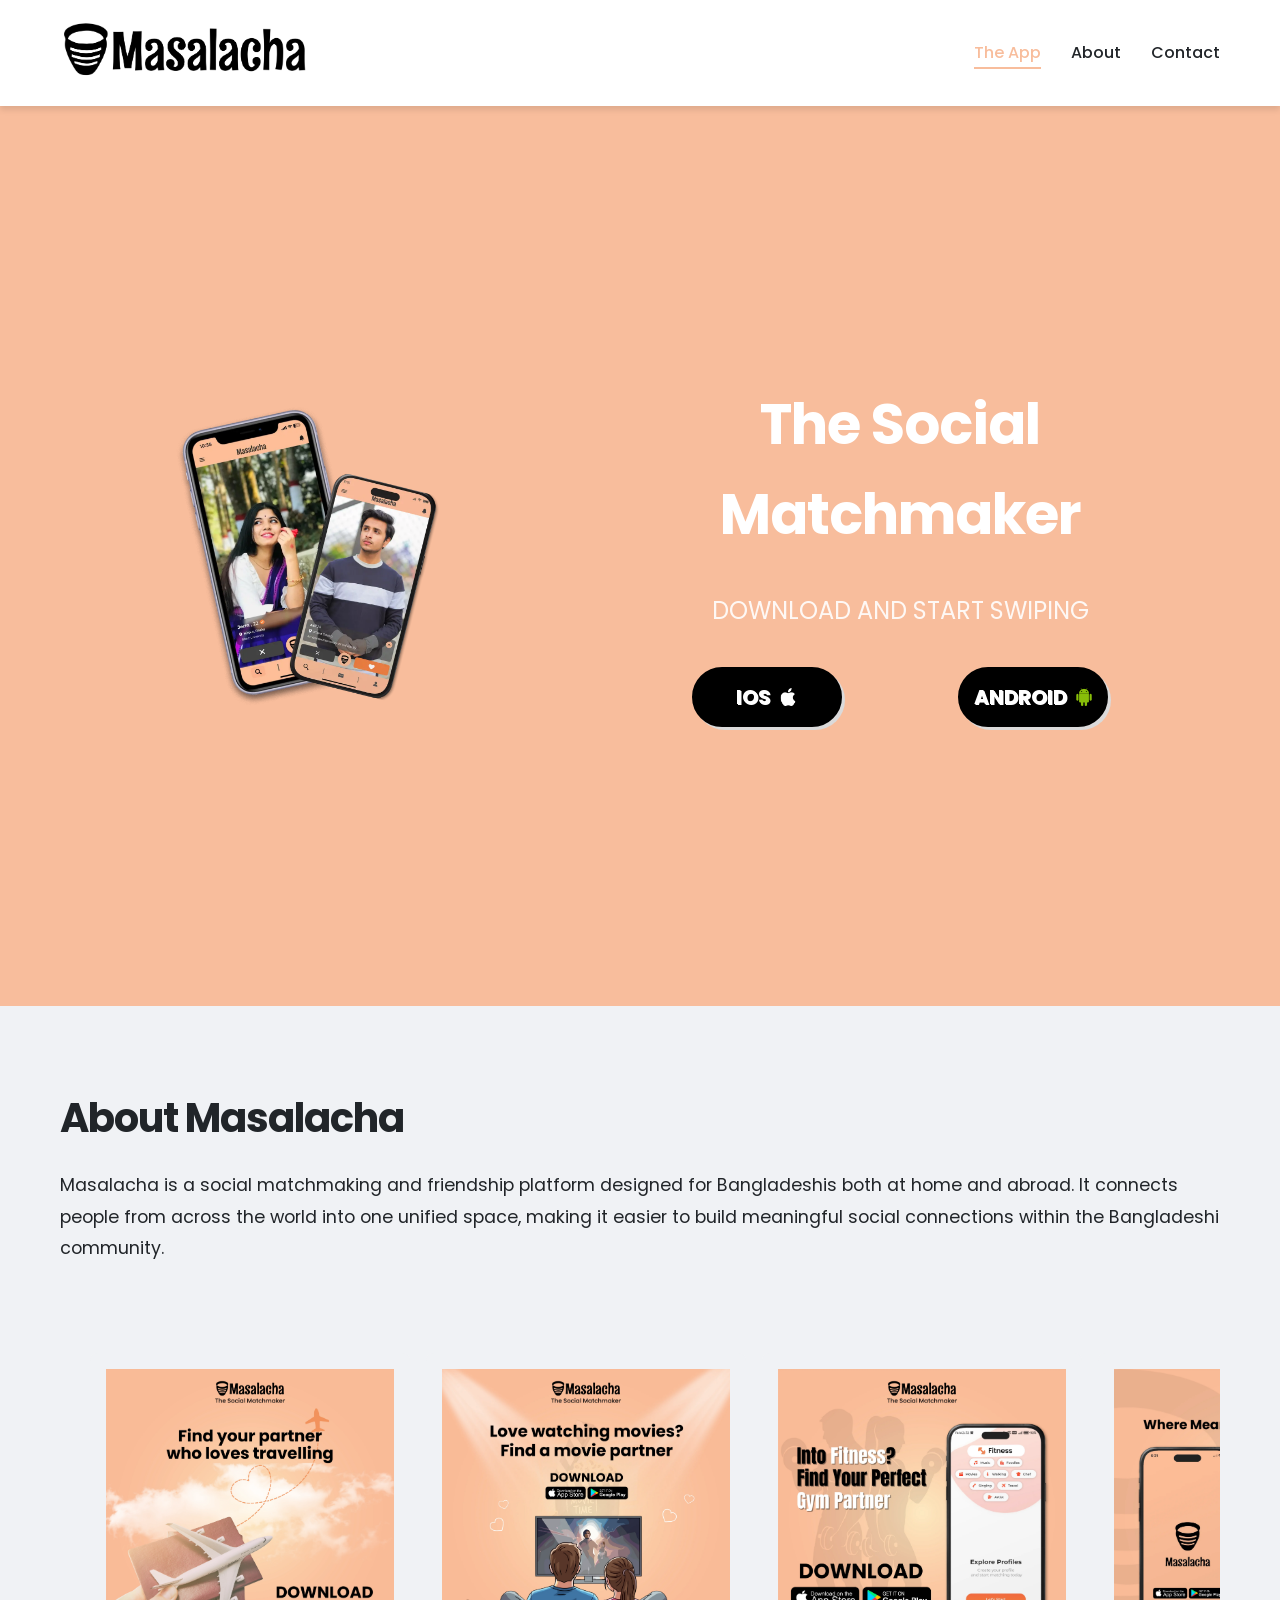
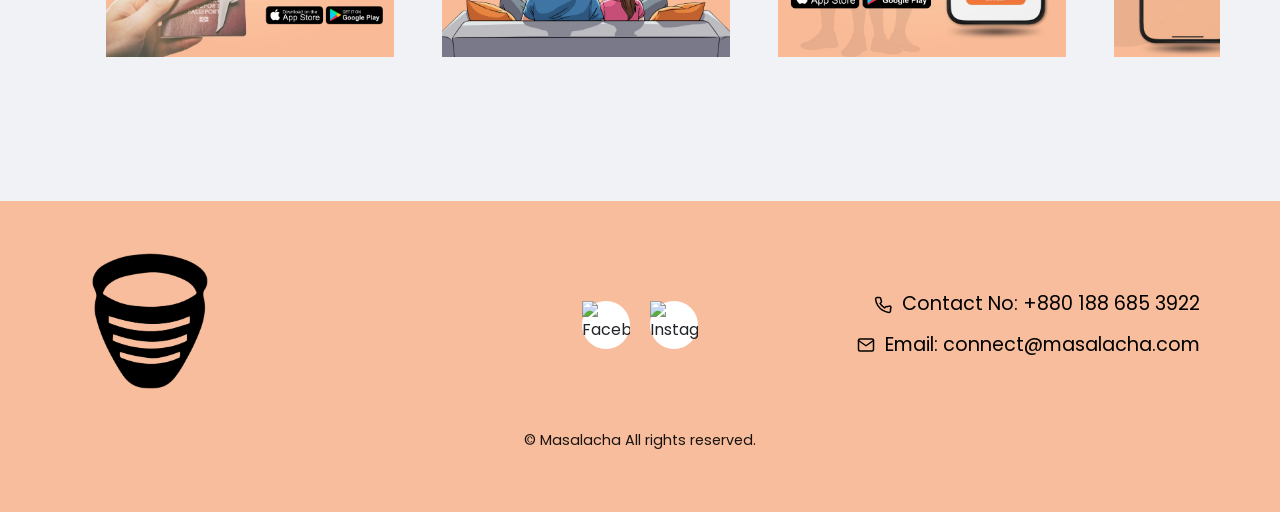
==== commit 66aaa214: "Update HTML with production fixes and add new production-fixes.css" ====
--- a/matchmakingappv1.0/masalacha-current-iteration.html
+++ b/matchmakingappv1.0/masalacha-current-iteration.html
@@ -7,7 +7,8 @@
     <link rel="preconnect" href="https://fonts.gstatic.com" crossorigin>
     <link href="https://fonts.googleapis.com/css2?family=Poppins:ital,wght@0,100;0,200;0,300;0,400;0,500;0,600;0,700;0,800;0,900;1,100;1,200;1,300;1,400;1,500;1,600;1,700;1,800;1,900&display=swap" rel="stylesheet">
     <link rel="icon" type="image/png" href="ICON-logo-transparent-background.png">
-    <link rel="stylesheet" href="styles.css">
+    <link rel="stylesheet" href="styles.css?v=2">
+    <link rel="stylesheet" href="production-fixes.css">
     
     <!-- SEO Meta Tags -->
     <title>Masalacha - The Social Matchmaker App for Bangladeshis</title>
--- a/matchmakingappv1.0/production-fixes.css
+++ b/matchmakingappv1.0/production-fixes.css
@@ -0,0 +1,107 @@
+/* ============================================ */
+/* PRODUCTION FIXES - Cross-browser compatibility */
+/* ============================================ */
+
+/* CAROUSEL ARROW FIXES - Replace experimental CSS with standard positioning */
+.carousel {
+    position: relative !important;
+    scroll-padding: 30px 30px !important; /* Equal spacing: left right */
+}
+
+.carousel::scroll-button(right),
+.carousel::scroll-button(left) {
+    position: absolute !important;
+    top: 50% !important;
+    transform: translateY(-50%) !important;
+    z-index: 10 !important;
+}
+
+.carousel::scroll-button(right) {
+    content: '→' !important;
+    right: -30px !important;
+    margin-right: 0 !important;
+}
+
+.carousel::scroll-button(left) {
+    content: '←' !important;
+    left: -30px !important;
+    margin-left: 0 !important;
+}
+
+/* Responsive arrow positioning */
+@media (max-width: 575.98px) {
+    .carousel::scroll-button(right),
+    .carousel::scroll-button(left) {
+        right: -20px !important;
+        left: -20px !important;
+    }
+    
+    .carousel {
+        scroll-padding: 20px 20px !important; /* Mobile: arrows at -20px */
+    }
+}
+
+@media (min-width: 576px) and (max-width: 767.98px) {
+    .carousel::scroll-button(right),
+    .carousel::scroll-button(left) {
+        right: -22px !important;
+        left: -22px !important;
+    }
+    
+    .carousel {
+        scroll-padding: 22px 22px !important; /* Small tablet: arrows at -22px */
+    }
+}
+
+@media (min-width: 768px) and (max-width: 991.98px) {
+    .carousel::scroll-button(right),
+    .carousel::scroll-button(left) {
+        right: -25px !important;
+        left: -25px !important;
+    }
+    
+    .carousel {
+        scroll-padding: 25px 25px !important; /* Tablet: arrows at -25px */
+    }
+}
+
+/* HERO IMAGE FIX - Increase size on desktop */
+.hero-image img {
+    max-width: 600px !important;
+    max-height: auto !important;
+    height: auto !important;
+    object-fit: contain !important;
+}
+
+/* CAROUSEL IMAGE FIX - Prevent stretching */
+.img-card img {
+    width: 100% !important;
+    height: 100% !important;
+    object-fit: cover !important;
+    object-position: center !important;
+    border-radius: 0.3em !important;
+}
+
+/* FIRST IMAGE FIX - Add left margin for initial position */
+.img-card:first-child {
+    margin-left: 30px !important;
+}
+
+/* Responsive first image margins */
+@media (max-width: 575.98px) {
+    .img-card:first-child {
+        margin-left: 20px !important;
+    }
+}
+
+@media (min-width: 576px) and (max-width: 767.98px) {
+    .img-card:first-child {
+        margin-left: 22px !important;
+    }
+}
+
+@media (min-width: 768px) and (max-width: 991.98px) {
+    .img-card:first-child {
+        margin-left: 25px !important;
+    }
+}
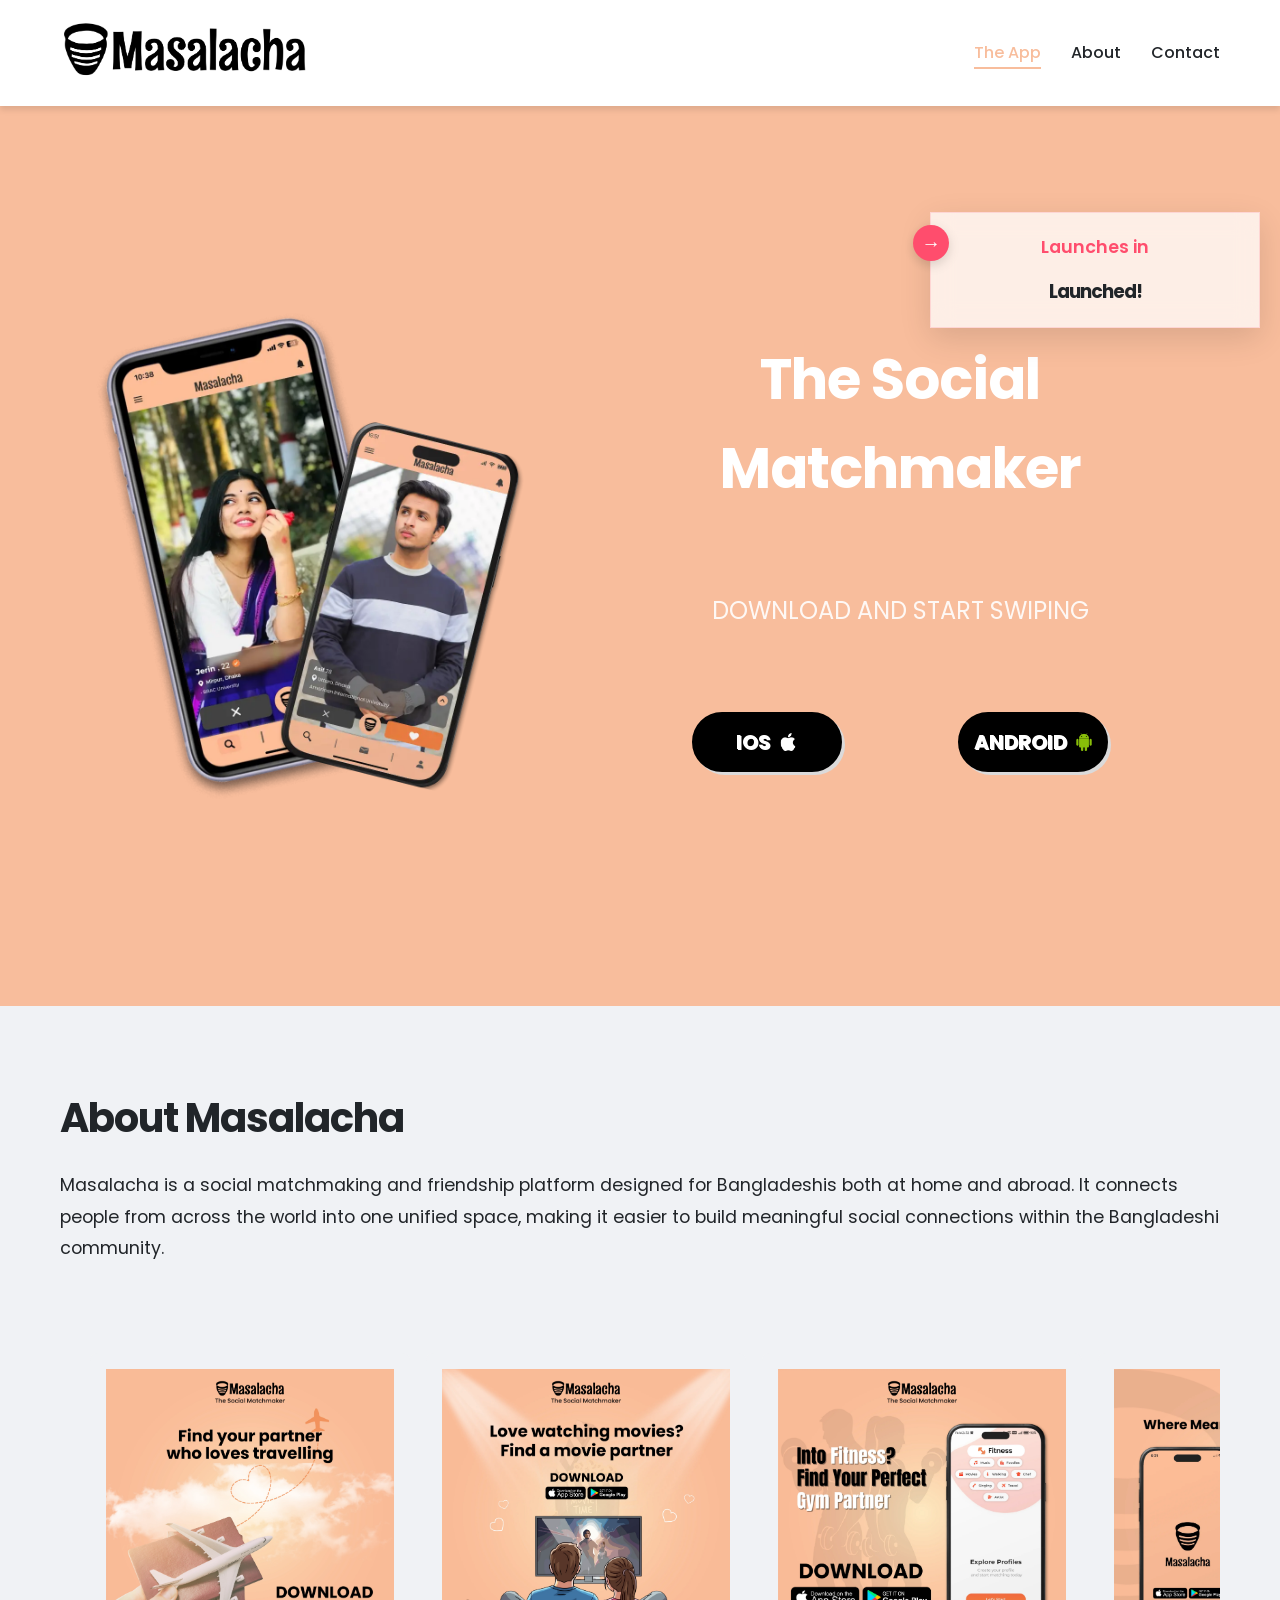
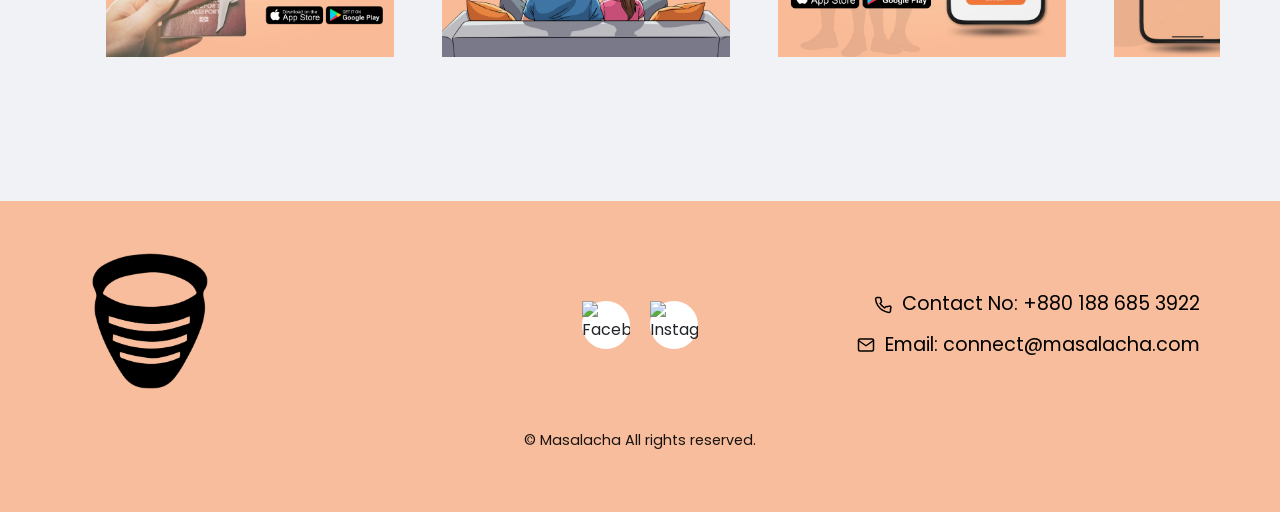
==== commit 6c226318: "Adding timer" ====
--- a/matchmakingappv1.0/masalacha-current-iteration.html
+++ b/matchmakingappv1.0/masalacha-current-iteration.html
@@ -172,6 +172,34 @@
         </div>
     </footer>
     
+    <!-- Sticky Launch Timer Card -->
+<div class="launch-timer-card">
+    <button class="timer-toggle" id="timerToggle">^</button>
+    <p class="launch-text">Launches in</p>
+
+    <div class="timer">
+        <div class="time-box">
+            <span id="days">00</span>
+            <small>Days</small>
+        </div>
+
+        <div class="time-box">
+            <span id="hours">00</span>
+            <small>Hours</small>
+        </div>
+
+        <div class="time-box">
+            <span id="minutes">00</span>
+            <small>Minutes</small>
+        </div>
+
+        <div class="time-box">
+            <span id="seconds">00</span>
+            <small>Seconds</small>
+        </div>
+    </div>
+</div>
+
     <script src="script.js">
 
     </script>
--- a/matchmakingappv1.0/styles.css
+++ b/matchmakingappv1.0/styles.css
@@ -557,7 +557,7 @@
     
     .hero-content {
         display: grid;
-        grid-template-columns: 1fr 1fr;
+        grid-template-columns: 1.5fr 1fr;
         align-items: center;
         gap: 2rem;
     }
--- a/matchmakingappv1.0/production-fixes.css
+++ b/matchmakingappv1.0/production-fixes.css
@@ -28,6 +28,187 @@
     margin-left: 0 !important;
 }
 
+/* ============================================ */
+/* STICKY TIMER CARD */
+/* ============================================ */
+
+.launch-timer-card {
+    position: fixed;
+    right: 20px;
+    top: 30%;
+    transform: translateY(-50%);
+    
+    background: rgba(255, 255, 255, 0.75);
+    backdrop-filter: blur(12px);
+
+    padding: 20px;
+    border: 1px solid rgba(255,77,109,0.15);
+
+    box-shadow: 0 10px 30px rgba(0,0,0,0.12);
+
+    z-index: 999;
+    width: 330px;
+
+    text-align: center;
+    font-family: "Poppins", sans-serif;
+    animation: popFromTop 0.9s cubic-bezier(0.22, 1, 0.36, 1) 0.2s both;
+
+    transition:
+        right 0.4s ease,
+        transform 0.4s ease;
+    overflow: visible;
+}
+
+/* Hidden state */
+.launch-timer-card.collapsed {
+    right: -290px;
+}
+/* Toggle button */
+.timer-toggle {
+    position: absolute;
+    top: 12px;
+    left: -18px;
+
+    width: 36px;
+    height: 36px;
+
+    border: none;
+    border-radius: 50%;
+
+    background: #ff4d6d;
+    color: white;
+
+    font-size: 1.2rem;
+    font-weight: bold;
+
+    cursor: pointer;
+
+    box-shadow: 0 4px 12px rgba(0,0,0,0.15);
+
+    transition: all 0.3s ease;
+}
+
+/* When collapsed */
+.launch-timer-card.collapsed .timer-toggle {
+    left: -18px;
+}
+
+/* Hover */
+.timer-toggle:hover {
+    transform: scale(1.08);
+}
+
+.launch-text {
+    font-size: 1.1rem;
+    font-weight: 600;
+    margin-bottom: 16px;
+    color: #ff4d6d;
+}
+
+.timer {
+    display: flex;
+    align-items: center;
+    justify-content: center;
+    gap: 12px;
+}
+
+.time-box {
+    background: linear-gradient(145deg, #fff, #fff0f3);
+    padding: 12px;
+    border-radius: 14px;
+}
+
+.time-box span {
+    display: block;
+    font-size: 1.8rem;
+    font-weight: 700;
+    color: #1a1a1a;
+}
+
+.time-box small {
+    font-size: 0.8rem;
+    color: #666;
+}
+
+/* Mobile */
+@media (max-width: 768px) {
+    .launch-timer-card {
+        position: fixed;
+
+        width: calc(100% - 30px);
+        max-width: 330px;
+
+        left: 50% !important;
+        right: auto !important;
+
+        bottom: 20px;
+        top: auto !important;
+
+        transform: translateX(-50%) !important;
+
+        transition:
+            bottom 0.4s ease,
+            transform 0.4s ease;
+
+        box-sizing: border-box;
+    }
+
+    /* Mobile collapsed state */
+    .launch-timer-card.collapsed {
+        bottom: -115px;
+    }
+
+    /* Toggle button moves to top */
+    .timer-toggle {
+        top: -18px;
+        left: 50%;
+
+        transform: translateX(-50%);
+
+        width: 42px;
+        height: 42px;
+    }
+
+    /* Hover fix for mobile */
+    .timer-toggle:hover {
+        transform: translateX(-50%) scale(1.08);
+    }
+
+    .timer {
+        grid-template-columns: repeat(4, 1fr);
+        gap: 8px;
+    }
+
+    .time-box {
+        padding: clamp(6px, 1.2vw, 12px);
+        border-radius: 10px;
+    }
+
+    .time-box span {
+        font-size: clamp(0.9rem, 1.5vw, 1.8rem);
+    }
+
+}
+
+@keyframes popFromTop {
+    0% {
+        opacity: 0;
+        transform: translateY(calc(-50% - 60px)) scale(0.92);
+    }
+
+    60% {
+        opacity: 1;
+        transform: translateY(calc(-50% + 10px)) scale(1.02);
+    }
+
+    100% {
+        opacity: 1;
+        transform: translateY(-50%) scale(1);
+    }
+}
+
+
+
 /* Responsive arrow positioning */
 @media (max-width: 575.98px) {
     .carousel::scroll-button(right),
@@ -67,8 +248,8 @@
 
 /* HERO IMAGE FIX - Increase size on desktop */
 .hero-image img {
-    max-width: 600px !important;
-    max-height: auto !important;
+    max-width: 1000px !important;
+    max-height: none !important;
     height: auto !important;
     object-fit: contain !important;
 }
